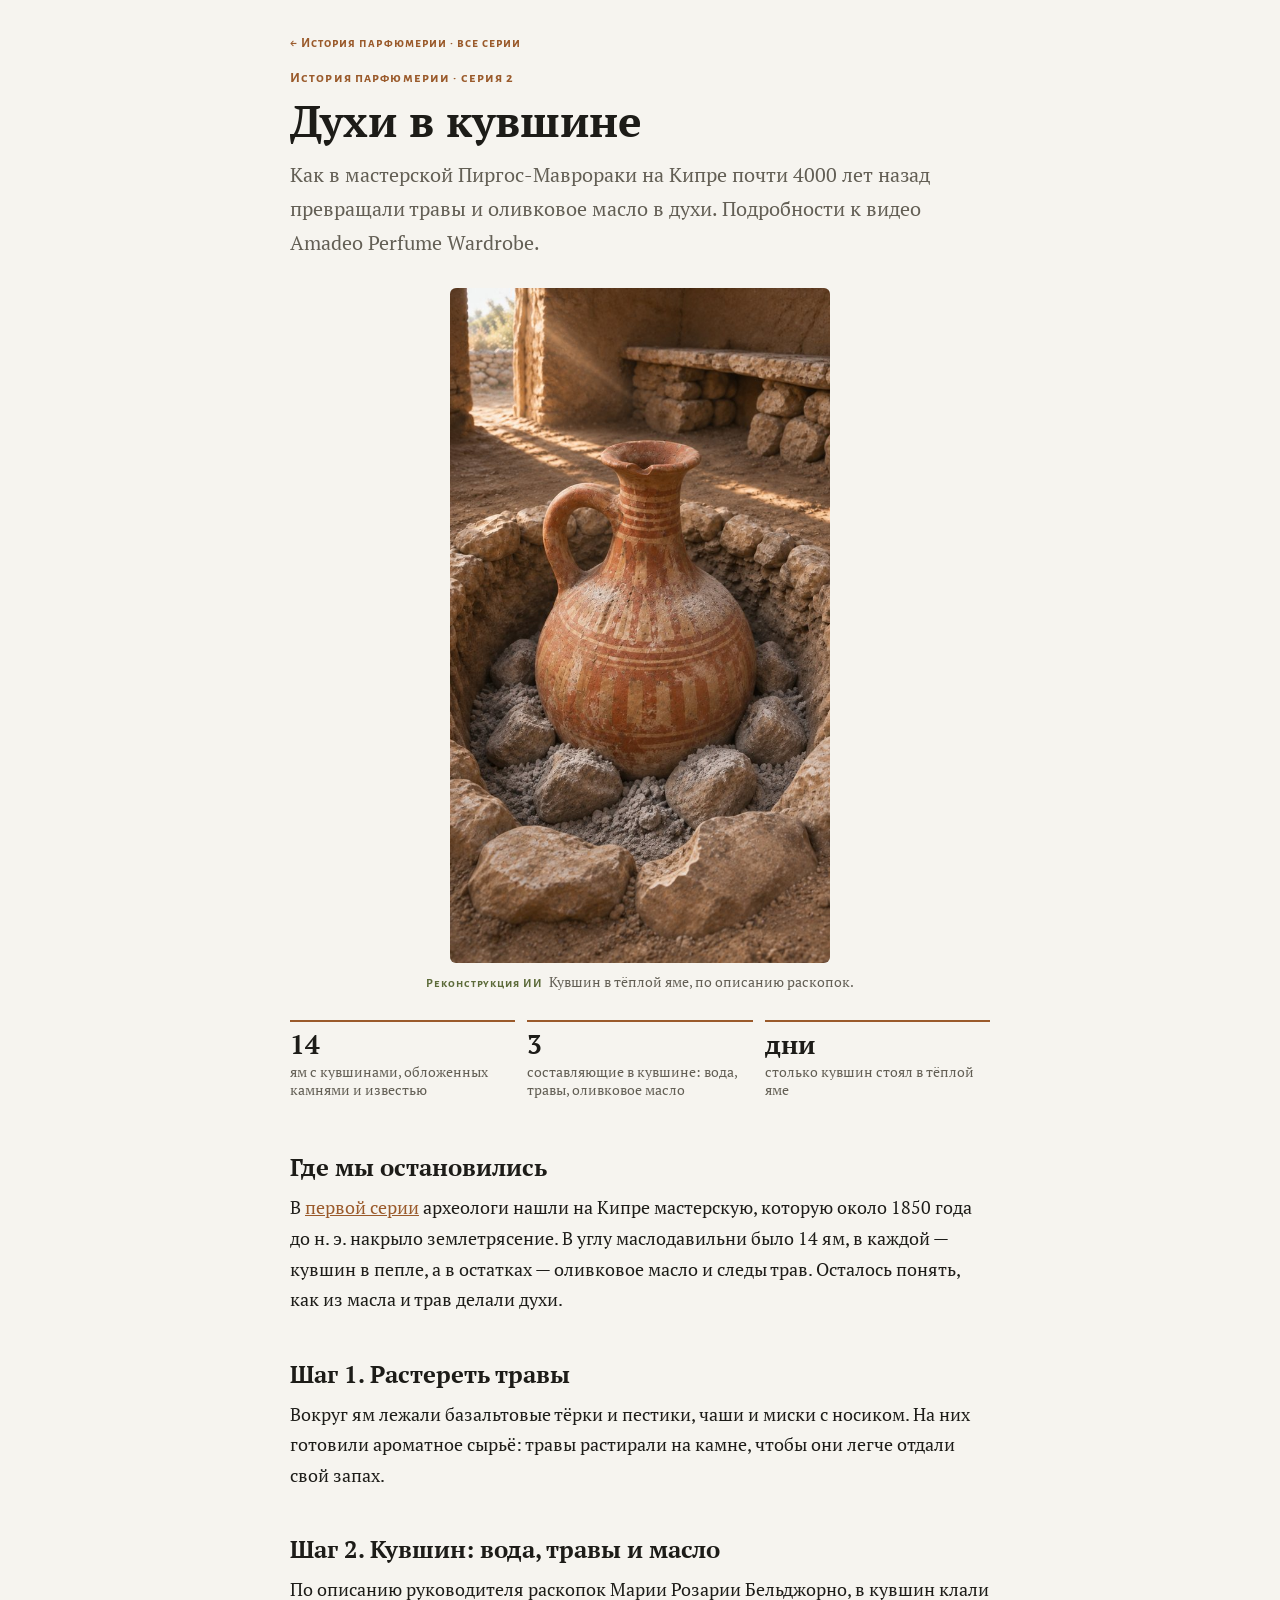
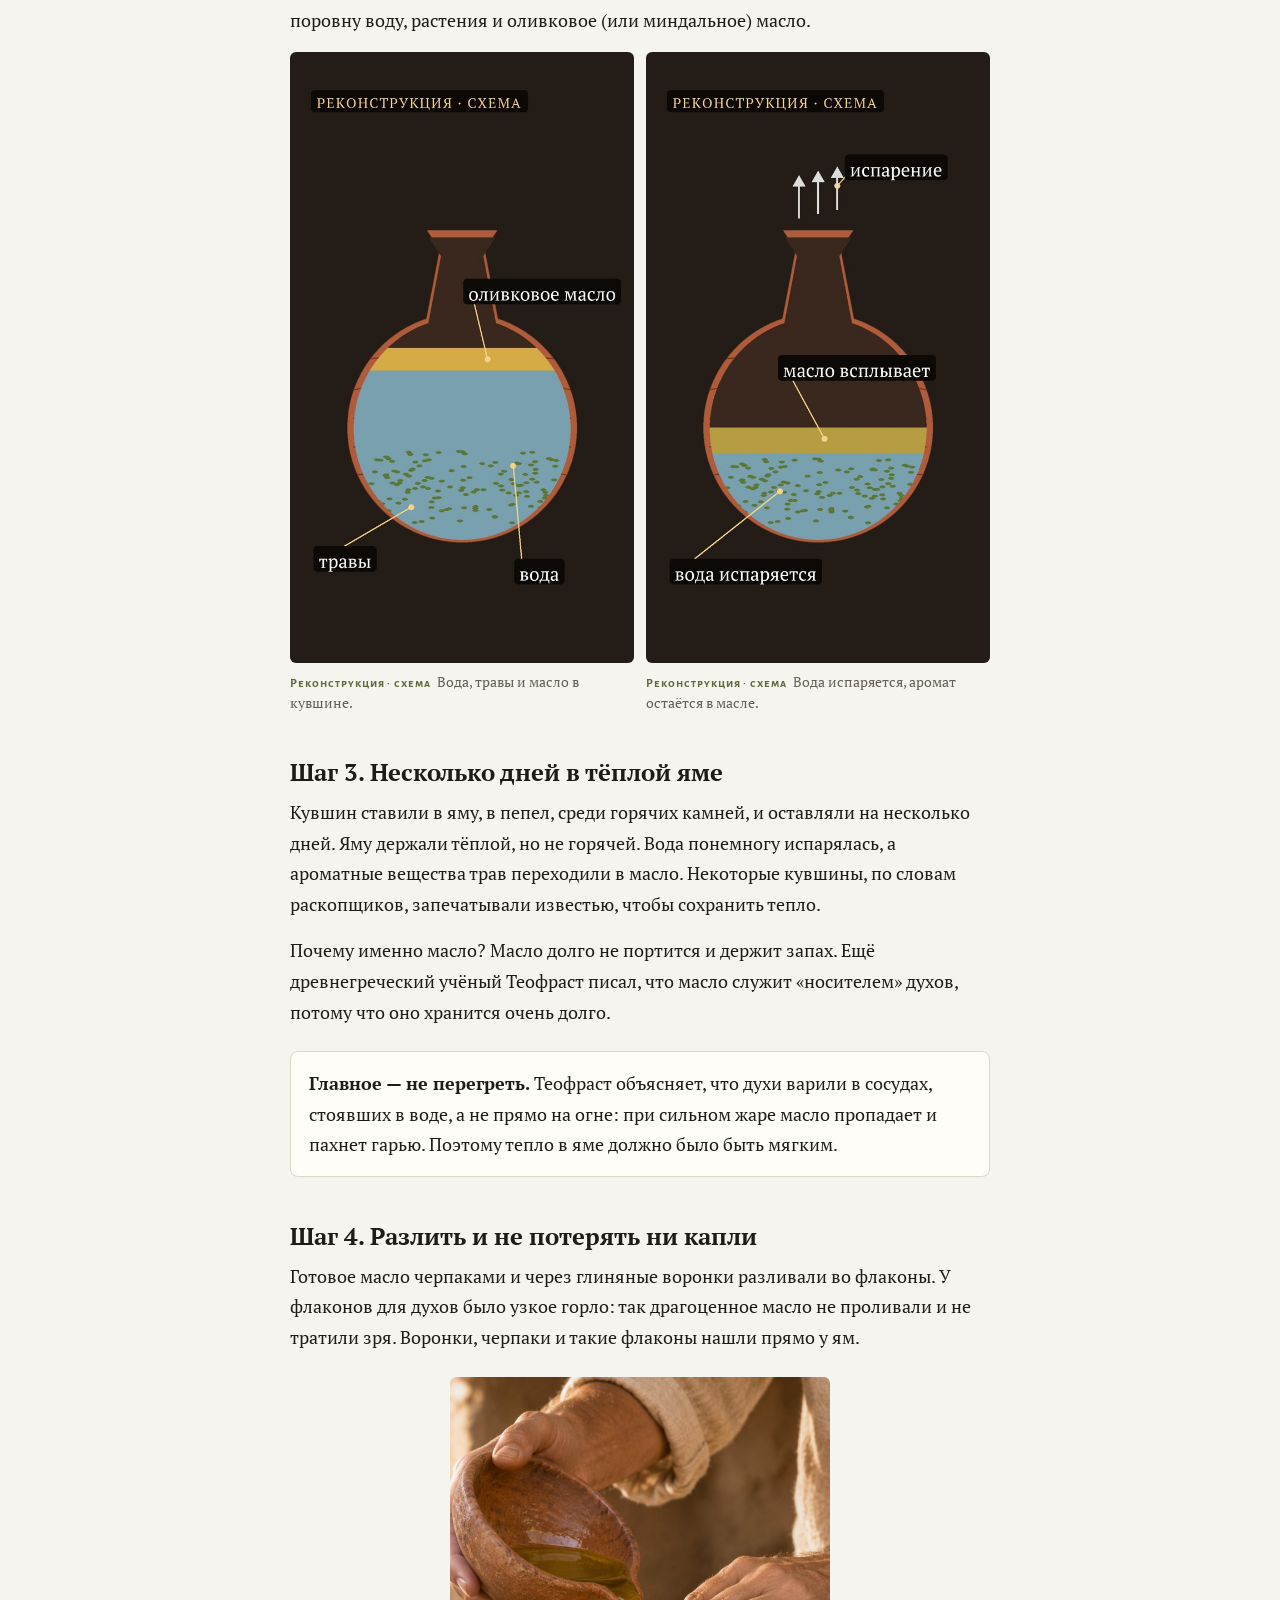
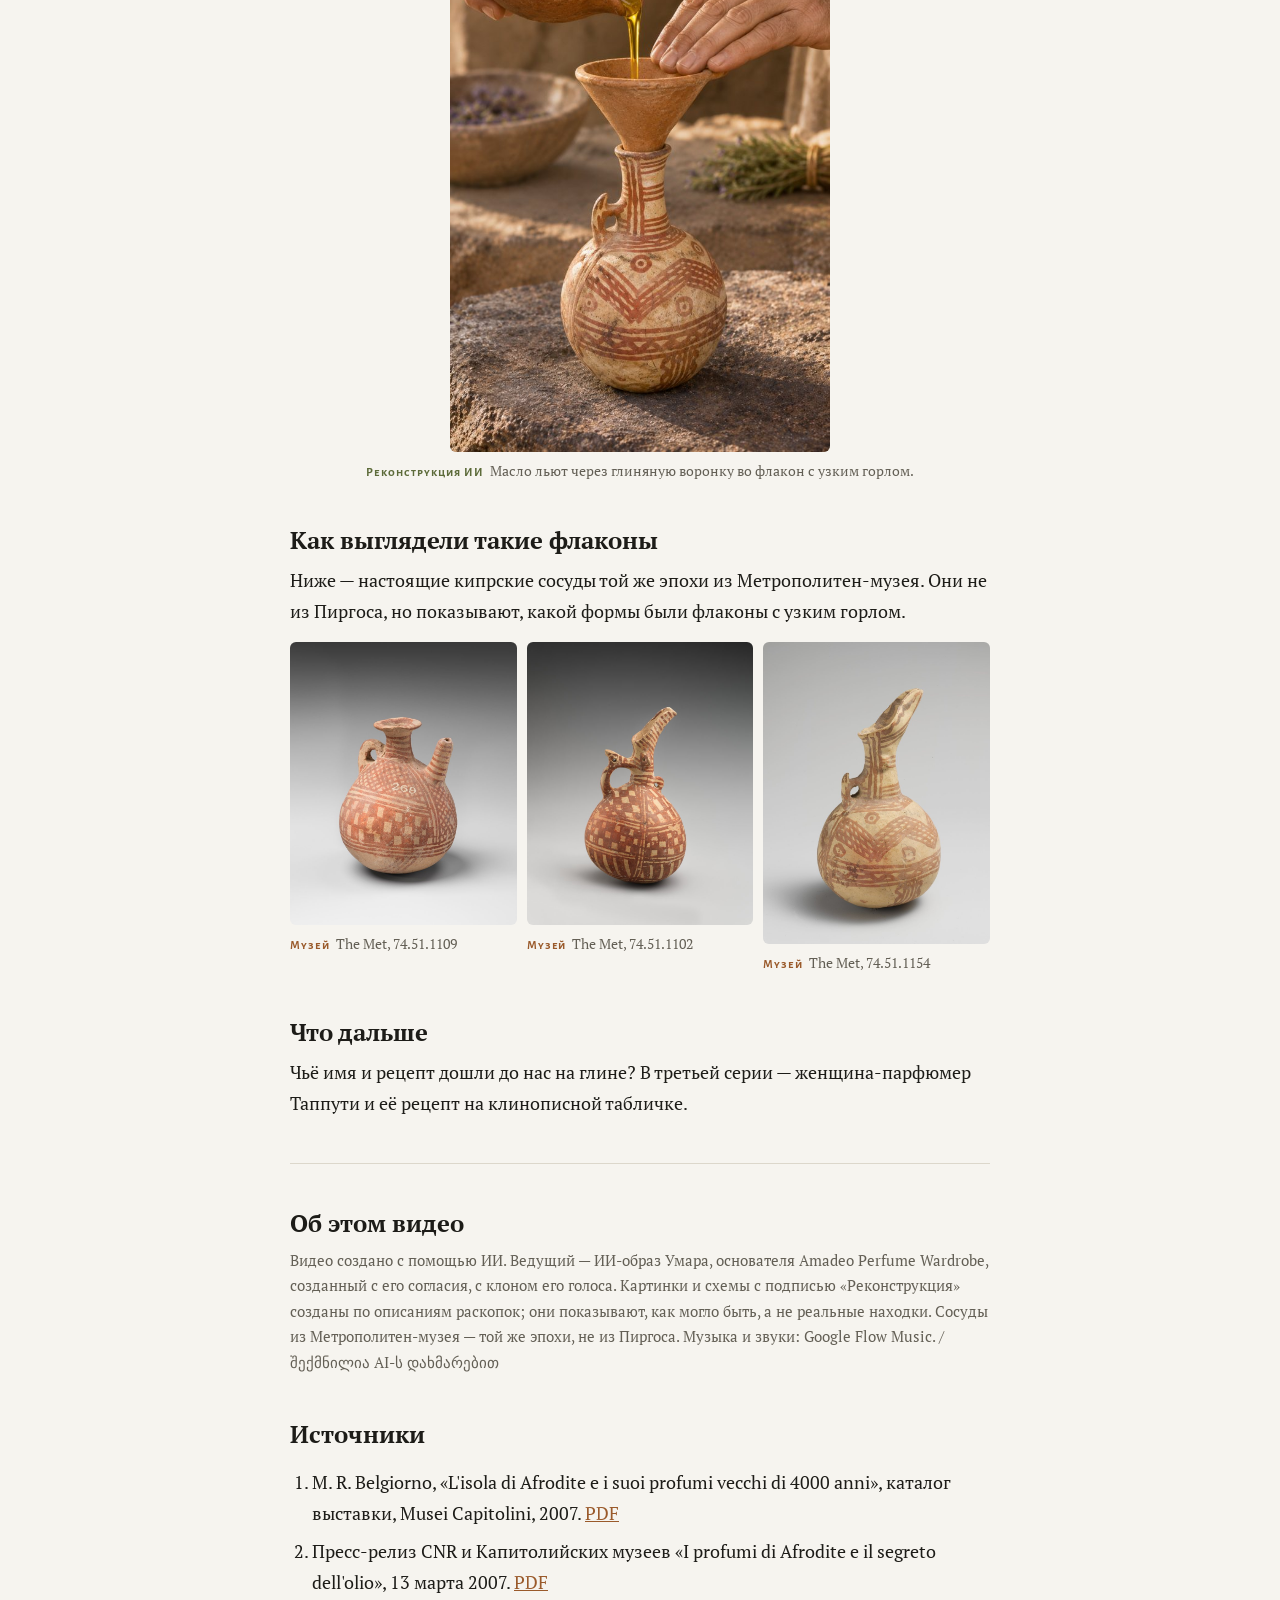
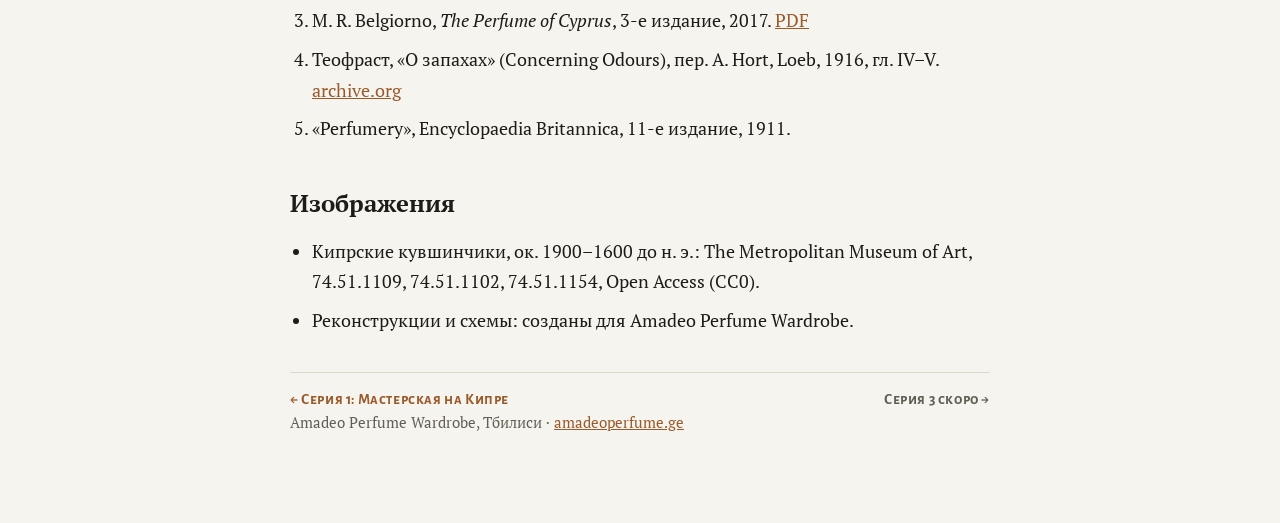
==== episode-2/index.html @ ed6dd5a7 "History of Perfume articles: episodes 1 and 2 Co-Authored-By: Claude Opus 5.5 <noreply@anthropic.com" ====
<!doctype html>
<html lang="ru">
<head>
<meta charset="utf-8">
<meta name="viewport" content="width=device-width, initial-scale=1, viewport-fit=cover">
<title>Духи в кувшине · История парфюмерии 2</title>
<meta name="description" content="Как на Кипре почти 4000 лет назад делали духи: травы, вода и оливковое масло в кувшине, тёплая яма, испарение, глиняная воронка и флаконы с узким горлом.">
<meta property="og:title" content="Духи в кувшине · История парфюмерии 2">
<meta property="og:description" content="Как на Кипре почти 4000 лет назад делали духи: травы, вода и оливковое масло в кувшине, тёплая яма и флаконы с узким горлом.">
<link rel="stylesheet" href="https://fonts.googleapis.com/css2?family=PT+Serif:ital,wght@0,400;0,700;1,400&family=Alegreya+Sans+SC:wght@500;700&display=swap">
<link rel="stylesheet" href="../style.css">
</head>
<body>
<main>
<div class="top"><a href="../">← История парфюмерии · все серии</a></div>
<div class="kicker">История парфюмерии · серия 2</div>
<h1>Духи в кувшине</h1>
<p class="lede">Как в мастерской Пиргос-Маврораки на Кипре почти 4000 лет назад превращали травы и оливковое масло в духи. Подробности к видео Amadeo Perfume Wardrobe.</p>

<figure>
<img src="img/pit.jpg" alt="Реконструкция: кувшин в яме, в пепле, среди камней" width="619" height="1100" style="max-width:380px;margin-inline:auto">
<figcaption style="text-align:center"><span class="label tag-recon">Реконструкция ИИ</span>Кувшин в тёплой яме, по описанию раскопок.</figcaption>
</figure>

<ul class="facts">
<li><b>14</b><span>ям с кувшинами, обложенных камнями и известью</span></li>
<li><b>3</b><span>составляющие в кувшине: вода, травы, оливковое масло</span></li>
<li><b>дни</b><span>столько кувшин стоял в тёплой яме</span></li>
</ul>

<h2>Где мы остановились</h2>
<p>В <a href="../episode-1/">первой серии</a> археологи нашли на Кипре мастерскую, которую около 1850 года до н. э. накрыло землетрясение. В углу маслодавильни было 14 ям, в каждой — кувшин в пепле, а в остатках — оливковое масло и следы трав. Осталось понять, как из масла и трав делали духи.</p>

<h2>Шаг 1. Растереть травы</h2>
<p>Вокруг ям лежали базальтовые тёрки и пестики, чаши и миски с носиком. На них готовили ароматное сырьё: травы растирали на камне, чтобы они легче отдали свой запах.</p>

<h2>Шаг 2. Кувшин: вода, травы и масло</h2>
<p>По описанию руководителя раскопок Марии Розарии Бельджорно, в кувшин клали поровну воду, растения и оливковое (или миндальное) масло.</p>

<div class="pair">
<figure>
<img src="img/scheme_jug.jpg" alt="Схема: в кувшине вода, травы и сверху слой оливкового масла" width="619" height="1100">
<figcaption><span class="label tag-recon">Реконструкция · схема</span>Вода, травы и масло в кувшине.</figcaption>
</figure>
<figure>
<img src="img/scheme_evap.jpg" alt="Схема: вода испаряется, масло остаётся" width="619" height="1100">
<figcaption><span class="label tag-recon">Реконструкция · схема</span>Вода испаряется, аромат остаётся в масле.</figcaption>
</figure>
</div>

<h2>Шаг 3. Несколько дней в тёплой яме</h2>
<p>Кувшин ставили в яму, в пепел, среди горячих камней, и оставляли на несколько дней. Яму держали тёплой, но не горячей. Вода понемногу испарялась, а ароматные вещества трав переходили в масло. Некоторые кувшины, по словам раскопщиков, запечатывали известью, чтобы сохранить тепло.</p>
<p>Почему именно масло? Масло долго не портится и держит запах. Ещё древнегреческий учёный Теофраст писал, что масло служит «носителем» духов, потому что оно хранится очень долго.</p>

<div class="card">
<p><strong>Главное — не перегреть.</strong> Теофраст объясняет, что духи варили в сосудах, стоявших в воде, а не прямо на огне: при сильном жаре масло пропадает и пахнет гарью. Поэтому тепло в яме должно было быть мягким.</p>
</div>

<h2>Шаг 4. Разлить и не потерять ни капли</h2>
<p>Готовое масло черпаками и через глиняные воронки разливали во флаконы. У флаконов для духов было узкое горло: так драгоценное масло не проливали и не тратили зря. Воронки, черпаки и такие флаконы нашли прямо у ям.</p>

<figure>
<img src="img/funnel.jpg" alt="Реконструкция: масло льют из чаши с носиком через глиняную воронку в узкий флакон" width="619" height="1100" style="max-width:380px;margin-inline:auto">
<figcaption style="text-align:center"><span class="label tag-recon">Реконструкция ИИ</span>Масло льют через глиняную воронку во флакон с узким горлом.</figcaption>
</figure>

<h2>Как выглядели такие флаконы</h2>
<p>Ниже — настоящие кипрские сосуды той же эпохи из Метрополитен-музея. Они не из Пиргоса, но показывают, какой формы были флаконы с узким горлом.</p>
<div class="trio">
<figure><img src="img/juglet1109.jpg" alt="Кипрский кувшинчик, Метрополитен-музей 74.51.1109" width="880" height="1100"><figcaption><span class="label">Музей</span>The Met, 74.51.1109</figcaption></figure>
<figure><img src="img/juglet1102.jpg" alt="Кипрский кувшинчик, Метрополитен-музей 74.51.1102" width="880" height="1100"><figcaption><span class="label">Музей</span>The Met, 74.51.1102</figcaption></figure>
<figure><img src="img/juglet1154.jpg" alt="Кипрский кувшинчик, Метрополитен-музей 74.51.1154" width="825" height="1100"><figcaption><span class="label">Музей</span>The Met, 74.51.1154</figcaption></figure>
</div>

<h2>Что дальше</h2>
<p>Чьё имя и рецепт дошли до нас на глине? В третьей серии — женщина-парфюмер Таппути и её рецепт на клинописной табличке.</p>

<hr>

<h2>Об этом видео</h2>
<p class="note">Видео создано с помощью ИИ. Ведущий — ИИ-образ Умара, основателя Amadeo Perfume Wardrobe, созданный с его согласия, с клоном его голоса. Картинки и схемы с подписью «Реконструкция» созданы по описаниям раскопок; они показывают, как могло быть, а не реальные находки. Сосуды из Метрополитен-музея — той же эпохи, не из Пиргоса. Музыка и звуки: Google Flow Music. / შექმნილია AI-ს დახმარებით</p>

<h2>Источники</h2>
<ol>
<li>M. R. Belgiorno, «L'isola di Afrodite e i suoi profumi vecchi di 4000 anni», каталог выставки, Musei Capitolini, 2007. <a href="https://www.museicapitolini.org/sites/default/files/storage/original/application/242bf8be59b5ad2110f2bd7ece6dd89d.pdf">PDF</a></li>
<li>Пресс-релиз CNR и Капитолийских музеев «I profumi di Afrodite e il segreto dell'olio», 13 марта 2007. <a href="https://www.museicapitolini.org/sites/default/files/storage/original/application/abd5463a0382ba65a0cc61ebbaa3dded.pdf">PDF</a></li>
<li>M. R. Belgiorno, <em>The Perfume of Cyprus</em>, 3-е издание, 2017. <a href="https://irp.cdn-website.com/3627c789/files/uploaded/The%20perfume%20of%20Cyprus%203rd%20copia%20ridotto.pdf">PDF</a></li>
<li>Теофраст, «О запахах» (Concerning Odours), пер. A. Hort, Loeb, 1916, гл. IV–V. <a href="https://archive.org/details/L079TheophrastusEnquiryIntoPlantsII59">archive.org</a></li>
<li>«Perfumery», Encyclopaedia Britannica, 11-е издание, 1911.</li>
</ol>

<h2>Изображения</h2>
<ul>
<li>Кипрские кувшинчики, ок. 1900–1600 до н. э.: The Metropolitan Museum of Art, 74.51.1109, 74.51.1102, 74.51.1154, Open Access (CC0).</li>
<li>Реконструкции и схемы: созданы для Amadeo Perfume Wardrobe.</li>
</ul>

<nav class="nav"><a href="../episode-1/">← Серия 1: Мастерская на Кипре</a><span class="off">Серия 3 скоро →</span></nav>
<p class="note">Amadeo Perfume Wardrobe, Тбилиси · <a href="https://amadeoperfume.ge">amadeoperfume.ge</a></p>
</main>
</body>
</html>
---- style.css ----
/* Layout: one reading column; figures break slightly wider; copper accent from the site's metal. */
:root{
  --bg:#f6f4ef; --fg:#1d1c18; --muted:#635f55; --copper:#9a5a2b; --line:#dcd7cb; --card:#fffdf8; --olive:#5d6b3a;
  --f-text:"PT Serif",Georgia,"Times New Roman",serif;
  --f-label:"Alegreya Sans SC","Trebuchet MS",system-ui,sans-serif;
}
@media (prefers-color-scheme:dark){:root:not([data-theme="light"]){--bg:#141310;--fg:#ece7dc;--muted:#a59e90;--copper:#d9925c;--line:#2d2a23;--card:#1c1a16;--olive:#a7b57c;color-scheme:dark}}
:root[data-theme="dark"]{--bg:#141310;--fg:#ece7dc;--muted:#a59e90;--copper:#d9925c;--line:#2d2a23;--card:#1c1a16;--olive:#a7b57c;color-scheme:dark}
*{box-sizing:border-box}
body{margin:0;background:var(--bg);color:var(--fg);font:18px/1.7 var(--f-text);
  padding-left:max(16px,env(safe-area-inset-left,0px));padding-right:max(16px,env(safe-area-inset-right,0px))}
main{max-width:700px;margin:0 auto;padding-block:36px 72px}
.kicker,.label{font:600 14px/1.2 var(--f-label);letter-spacing:.08em;color:var(--copper)}
h1{font-size:clamp(30px,6.5vw,44px);line-height:1.12;margin:10px 0 12px;text-wrap:balance}
.lede{color:var(--muted);font-size:20px;margin:0 0 28px}
h2{font-size:24px;line-height:1.25;margin:44px 0 10px;text-wrap:balance}
p{margin:0 0 16px}
figure{margin:24px 0}
figure img{display:block;width:100%;max-width:100%;height:auto;border-radius:6px;background:var(--line)}
figcaption{font-size:14px;line-height:1.5;color:var(--muted);margin-top:8px}
figcaption .label{font-size:12px;margin-right:6px}
.tag-recon{color:var(--olive)}
.pair{display:grid;grid-template-columns:1fr 1fr;gap:12px}
.trio{display:grid;grid-template-columns:repeat(3,1fr);gap:10px}
.pair>*,.trio>*{min-width:0;margin:0}
.facts{display:grid;grid-template-columns:repeat(3,1fr);gap:12px;margin:28px 0;padding:0;list-style:none}
.facts li{border-top:2px solid var(--copper);padding-top:8px;min-width:0}
.facts b{display:block;font-size:26px;line-height:1.1;font-variant-numeric:tabular-nums}
.facts span{font-size:14px;color:var(--muted);line-height:1.35;display:block;margin-top:4px}
.card{background:var(--card);border:1px solid var(--line);border-radius:8px;padding:16px 18px;margin:24px 0}
.card p:last-child{margin:0}
ol,ul{padding-left:22px}
li{margin:0 0 8px}
a{color:var(--copper)}
a:focus-visible{outline:2px solid var(--copper);outline-offset:2px}
.note{color:var(--muted);font-size:15px}
hr{border:0;border-top:1px solid var(--line);margin:44px 0}
@media (max-width:520px){.facts{grid-template-columns:1fr}.trio{grid-template-columns:1fr 1fr 1fr;gap:6px}figcaption{font-size:13px}}

.nav{display:flex;justify-content:space-between;gap:12px;flex-wrap:wrap;margin:36px 0 0;padding-top:16px;border-top:1px solid var(--line);font:600 15px/1.4 var(--f-label);letter-spacing:.04em}
.nav a{text-decoration:none}
.nav .off{color:var(--muted)}
.top{font:600 13px/1.2 var(--f-label);letter-spacing:.08em;margin-bottom:18px}
.top a{text-decoration:none}
.ep{display:block;border:1px solid var(--line);border-radius:8px;padding:16px 18px;margin:14px 0;text-decoration:none;color:var(--fg);background:var(--card)}
.ep .label{display:block;margin-bottom:4px}
.ep b{font-size:21px;line-height:1.3;display:block}
.ep span.d{color:var(--muted);font-size:15px}
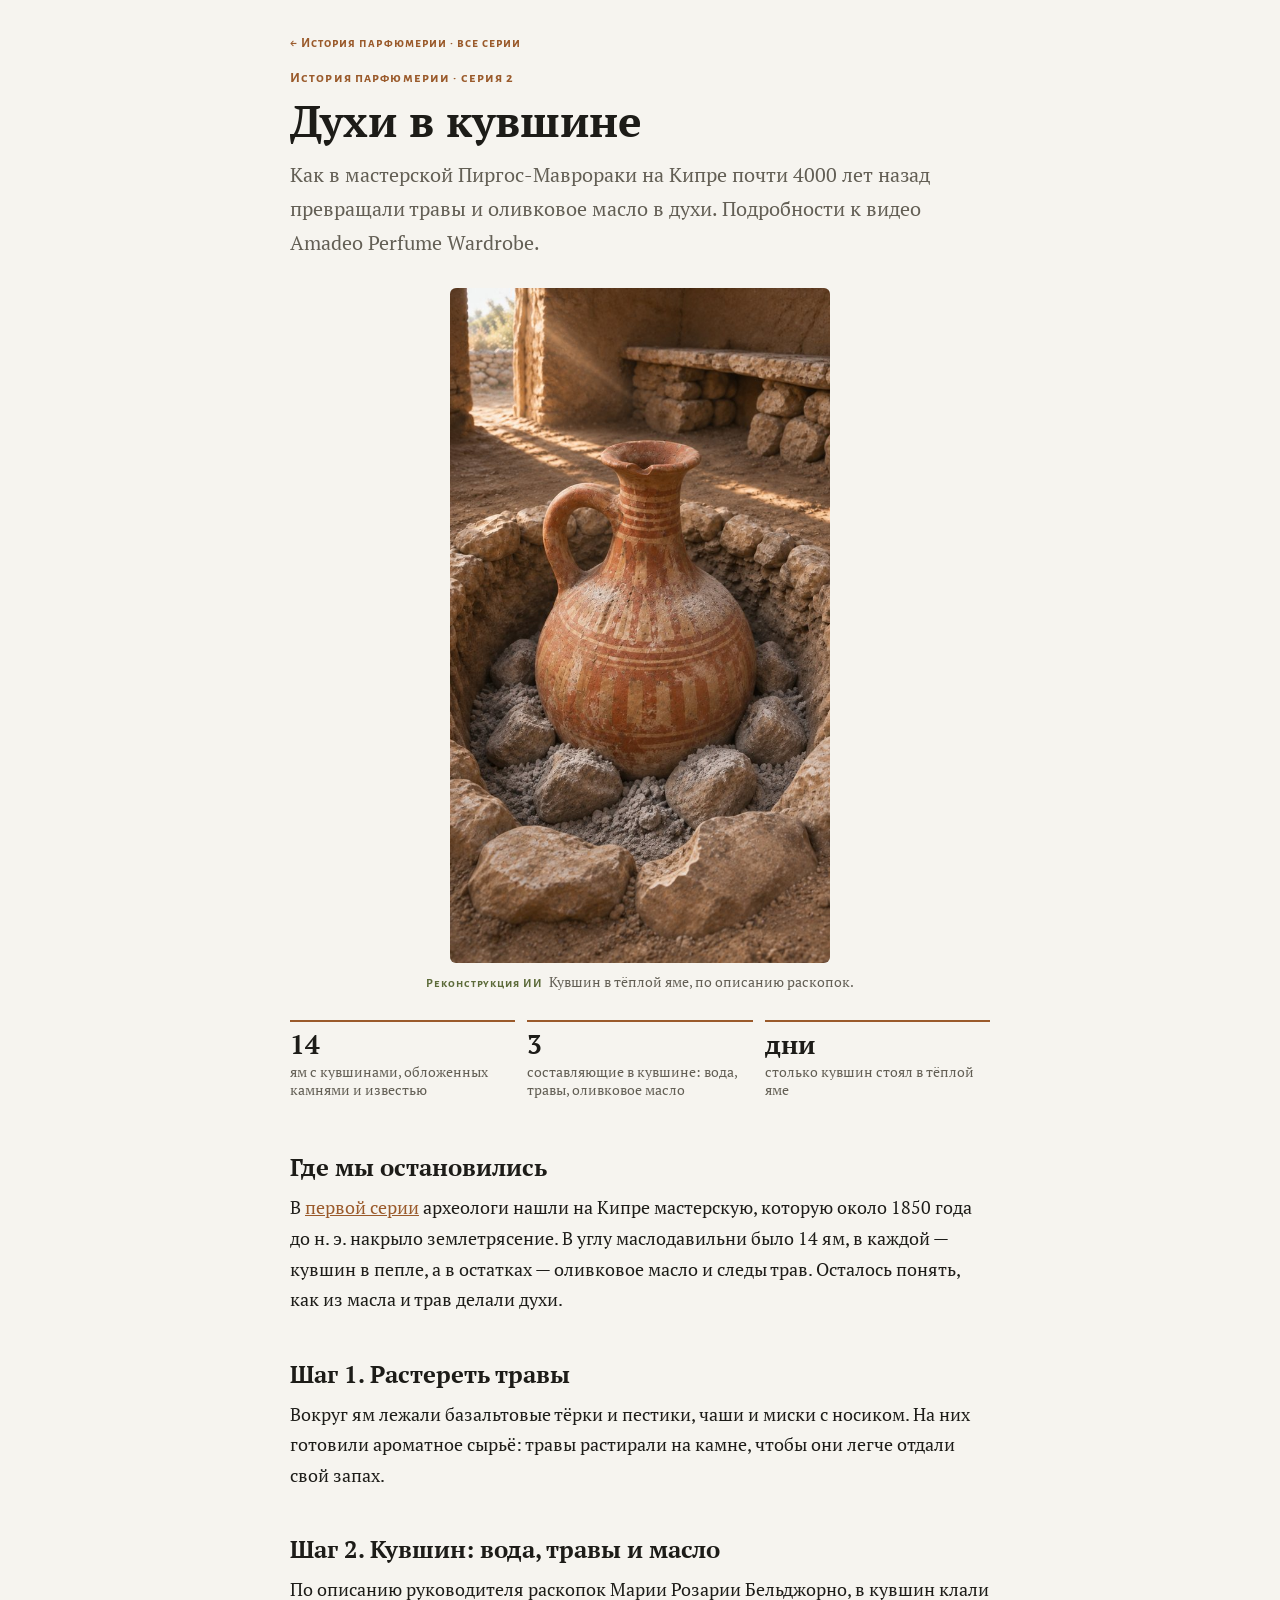
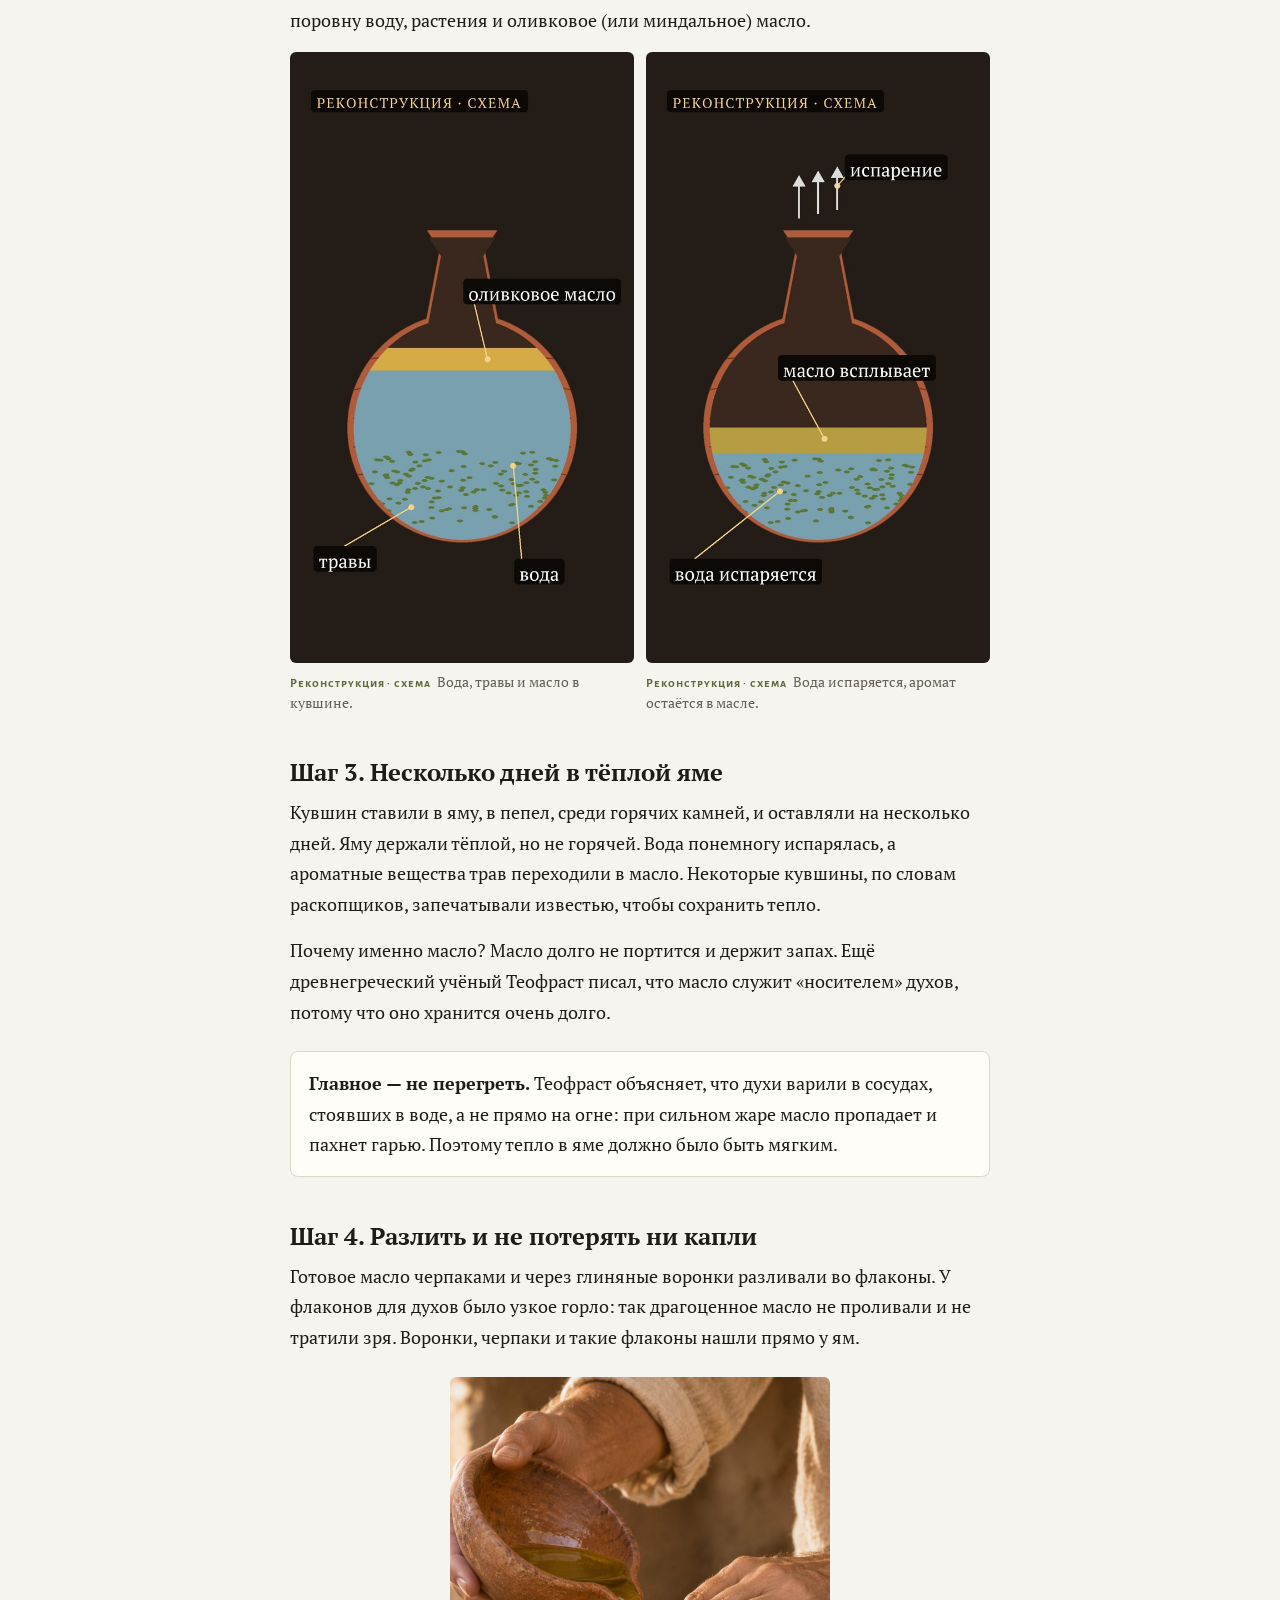
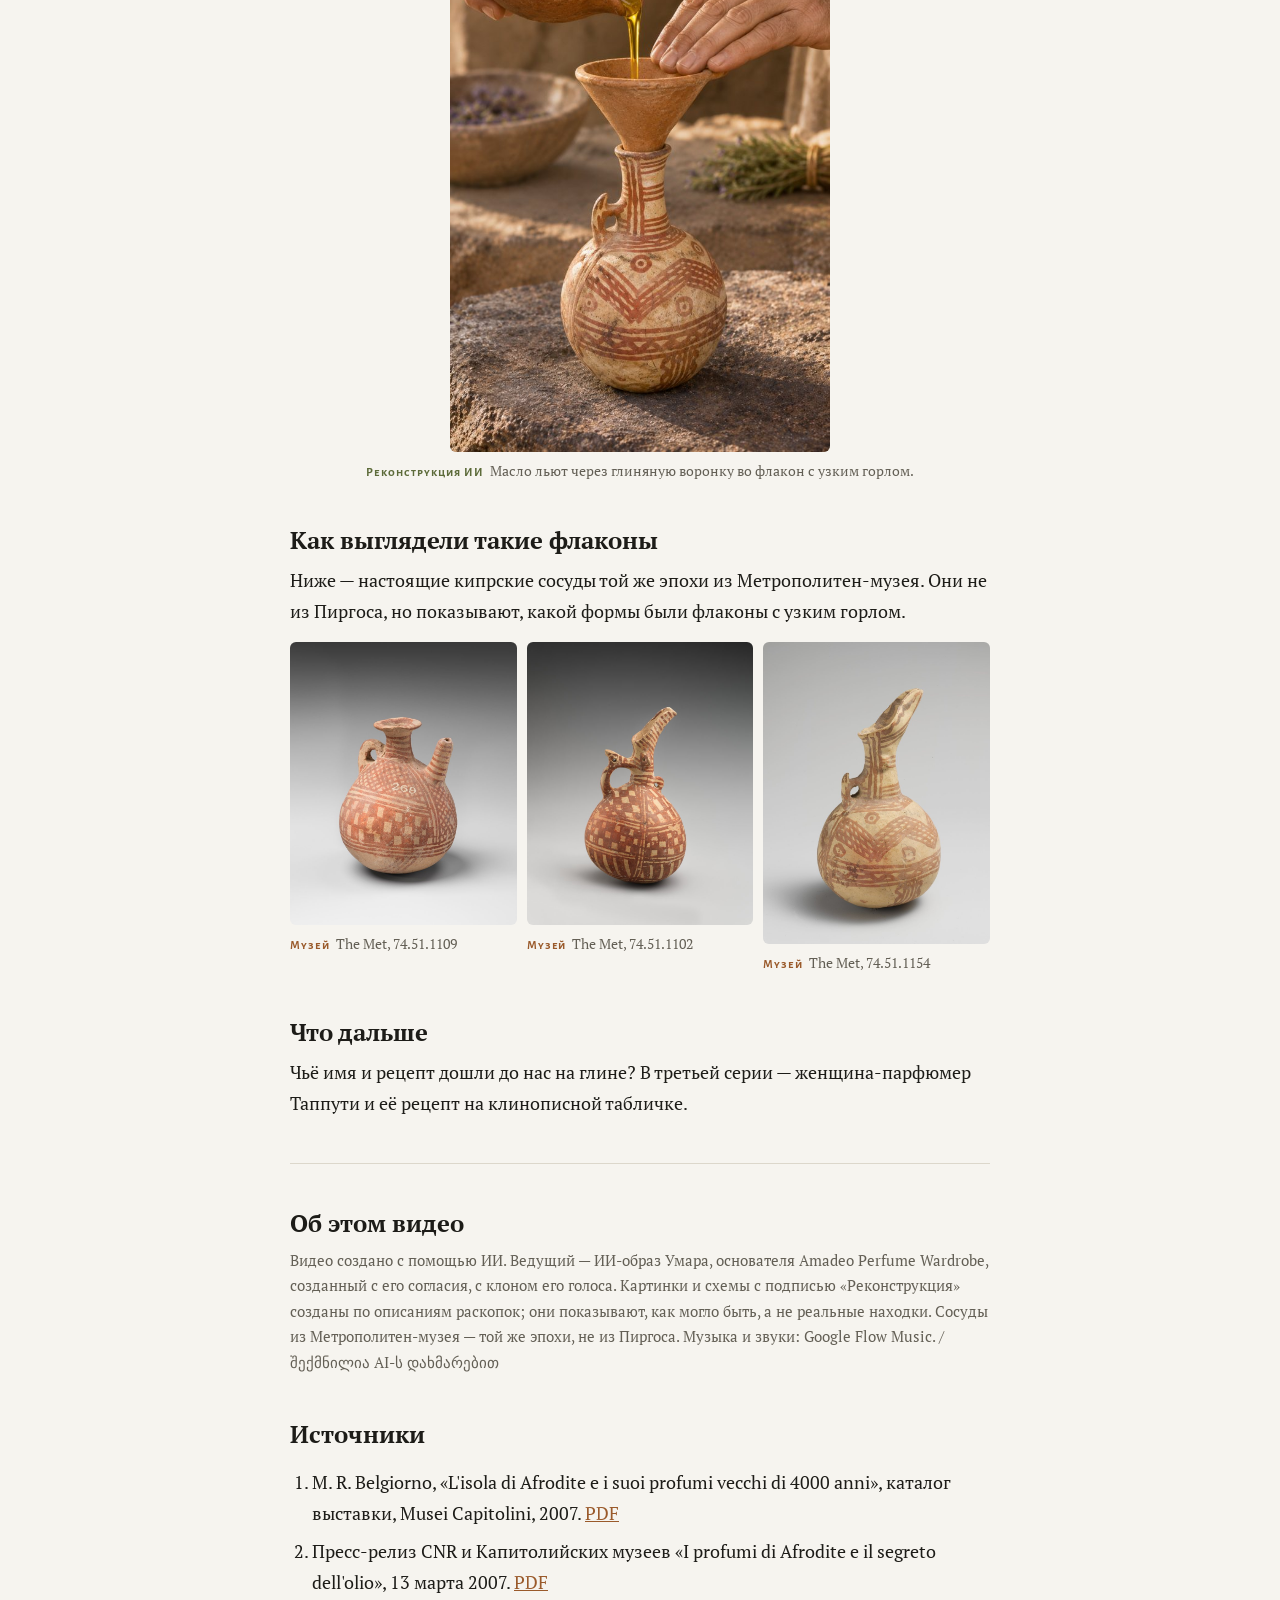
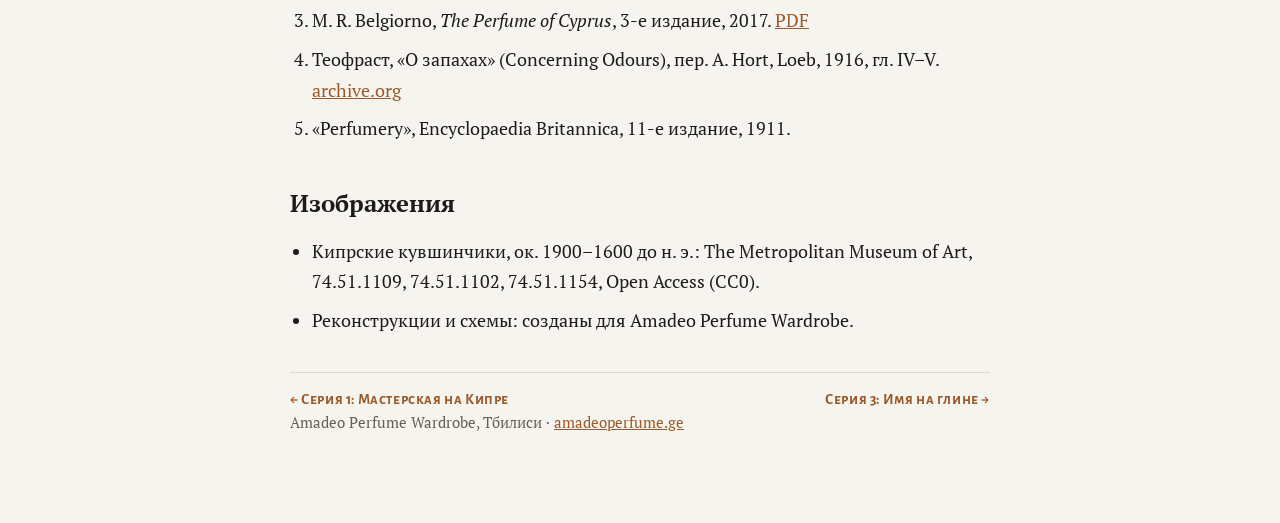
==== commit 5f3c81ad: "Episode 3 article: Имя на глине (Tapputi, KAR 220) Co-Authored-By: Claude Opus 5.5 <noreply@anthropi" ====
--- a/episode-2/index.html
+++ b/episode-2/index.html
@@ -95,7 +95,7 @@
 <li>Реконструкции и схемы: созданы для Amadeo Perfume Wardrobe.</li>
 </ul>
 
-<nav class="nav"><a href="../episode-1/">← Серия 1: Мастерская на Кипре</a><span class="off">Серия 3 скоро →</span></nav>
+<nav class="nav"><a href="../episode-1/">← Серия 1: Мастерская на Кипре</a><a href="../episode-3/">Серия 3: Имя на глине →</a></nav>
 <p class="note">Amadeo Perfume Wardrobe, Тбилиси · <a href="https://amadeoperfume.ge">amadeoperfume.ge</a></p>
 </main>
 </body>
